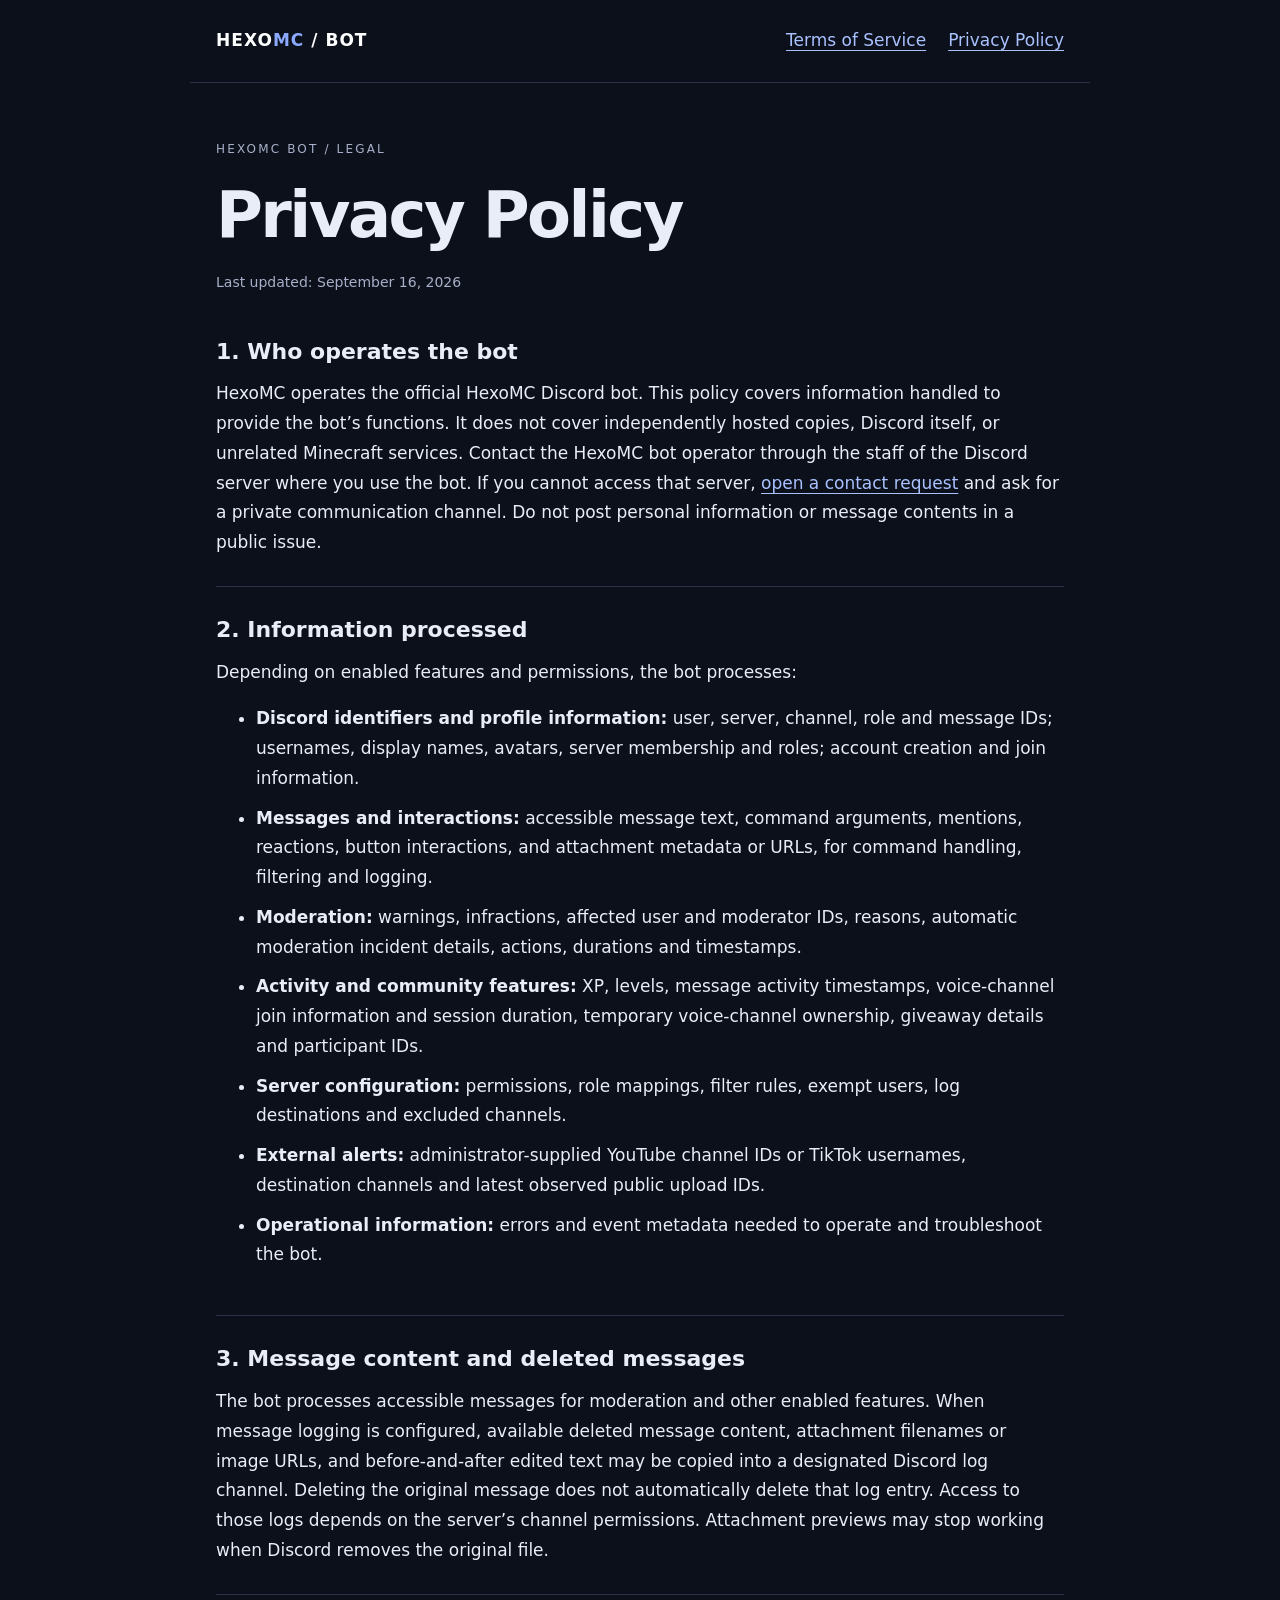
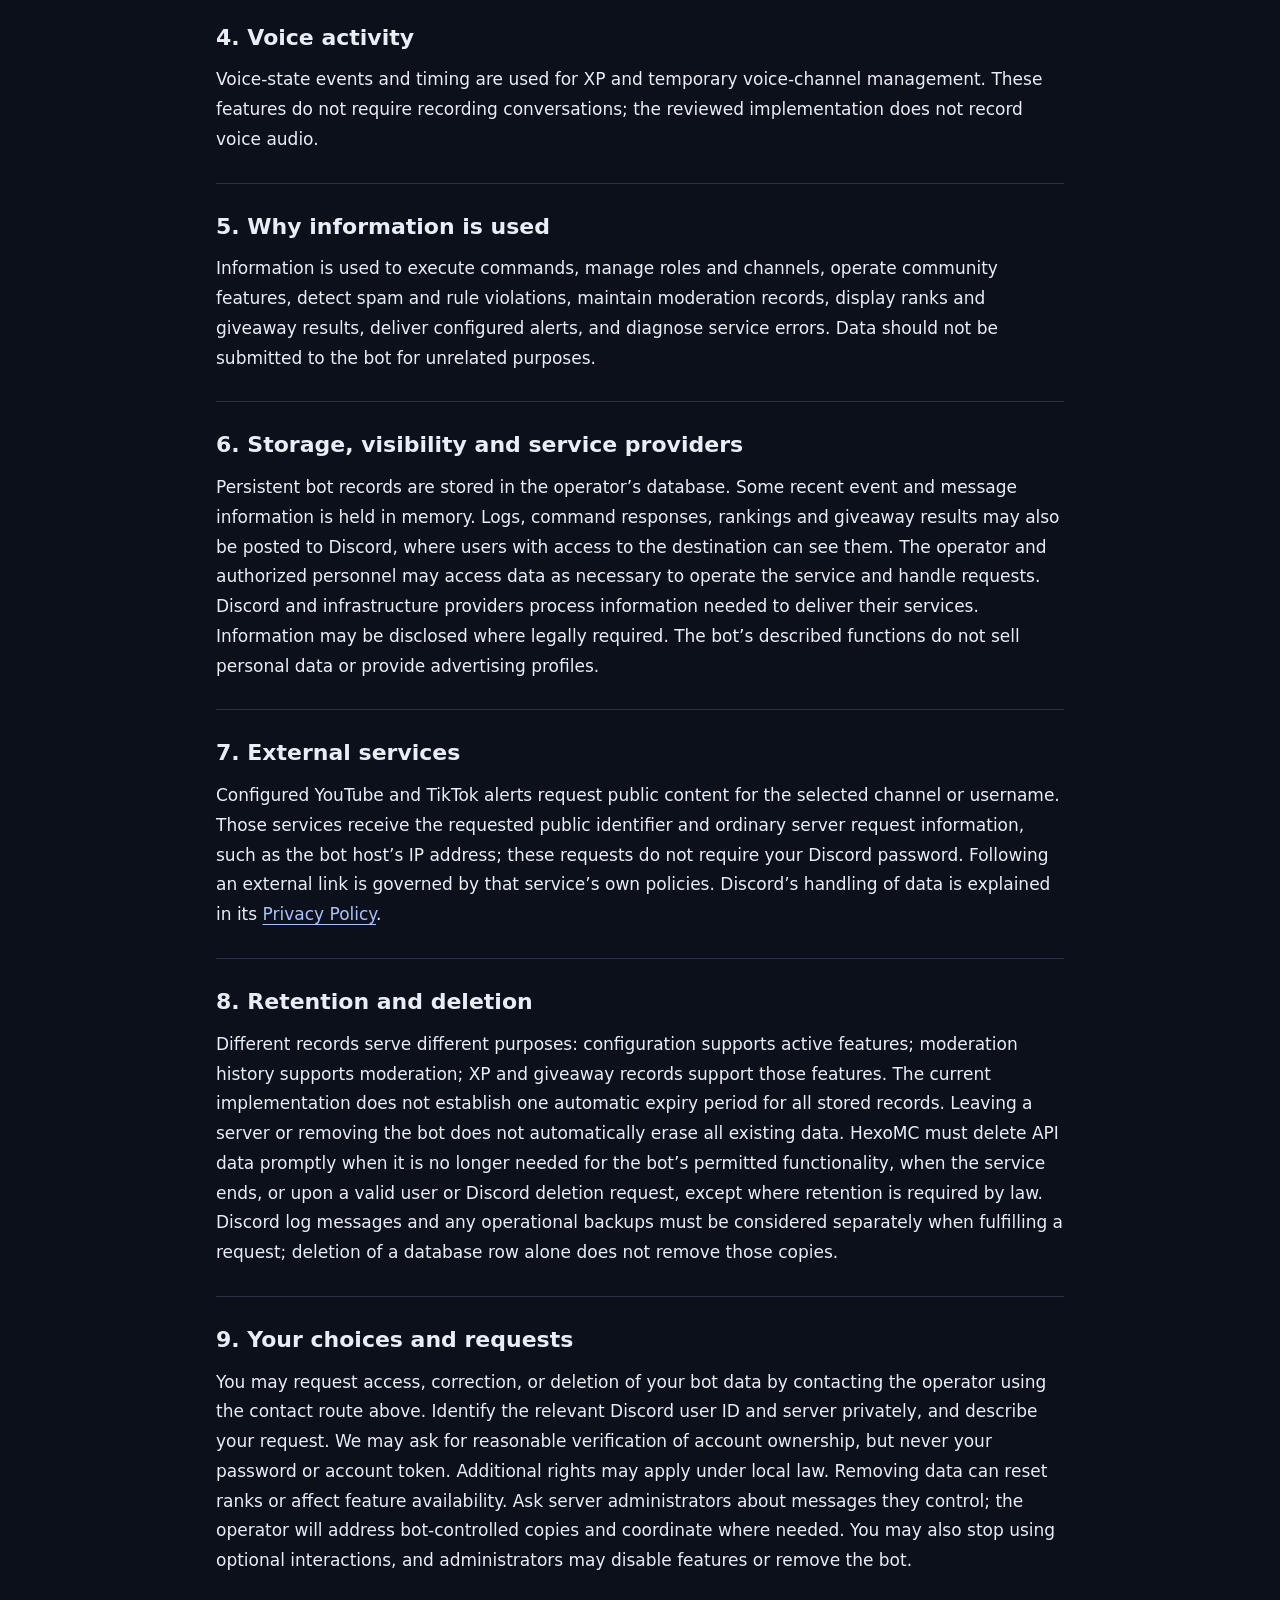
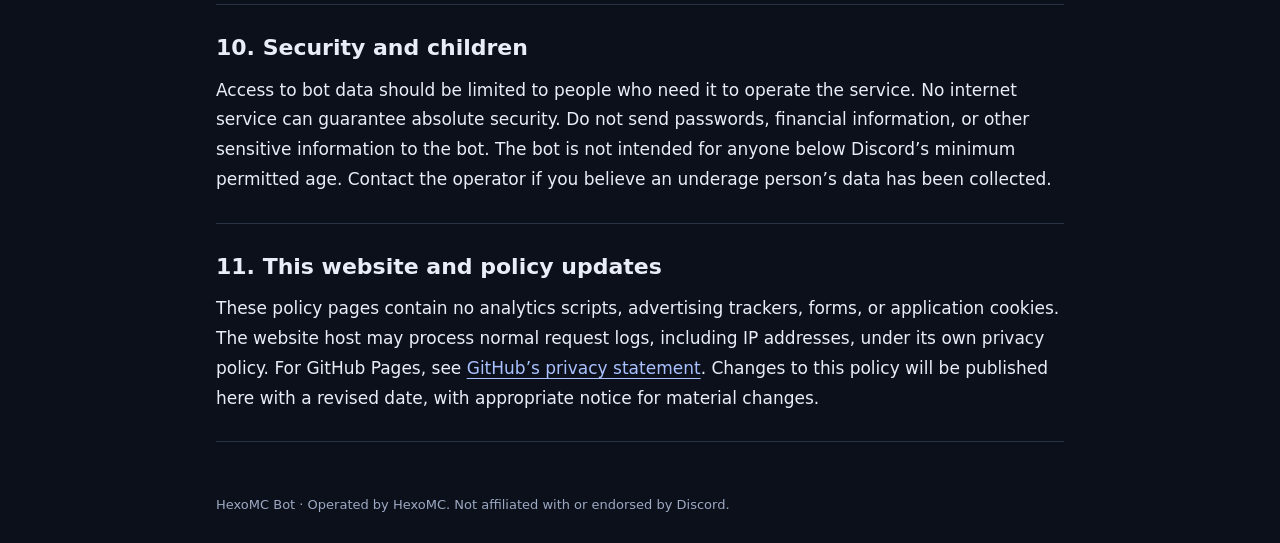
==== privacy-policy/index.html @ 5c7faa38 "add ToS and PP files" ====
<!doctype html>
<html lang="en">
  <head>
    <meta charset="utf-8">
    <meta name="viewport" content="width=device-width,initial-scale=1">
    <meta name="description" content="Privacy Policy for the HexoMC Discord bot.">
    <title>Privacy Policy · HexoMC Bot</title>
    <link rel="stylesheet" href="../styles.css">
    <link rel="icon" type="image/svg+xml" href="data:image/svg+xml,%3Csvg xmlns='http://www.w3.org/2000/svg' viewBox='0 0 32 32'%3E%3Crect width='32' height='32' rx='7' fill='%23141c2c'/%3E%3Cpath d='M9 8v16M23 8v16M9 16h14' stroke='%238baaff' stroke-width='4'/%3E%3C/svg%3E">
  </head>
  <body>
    <a class="skip" href="#main">Skip to content</a>
    <header>
      <a class="brand" href="../index.html">HEXO<span>MC</span> / BOT</a>
      <nav aria-label="Main navigation">
        <a href="../terms-of-service/index.html">Terms of Service</a><a href="./index.html">Privacy Policy</a>
      </nav>
    </header>
    <main id="main">
      <p class="eyebrow">
        HexoMC Bot / Legal
      </p>
      <h1>
        Privacy Policy
      </h1>
      <p class="date">
        Last updated: September 16, 2026
      </p>
      <section>
        <h2>
          1. Who operates the bot
        </h2>
        <div>
          HexoMC operates the official HexoMC Discord bot. This policy covers information handled to provide the bot’s functions. It does not cover independently hosted copies, Discord itself, or unrelated Minecraft services. Contact the HexoMC bot operator through the staff of the Discord server where you use the bot. If you cannot access that server, <a href="https://github.com/HexoMC/hexomc-bot-legal/issues/new">open a contact request</a> and ask for a private communication channel. Do not post personal information or message contents in a public issue.
        </div>
      </section>
      <section>
        <h2>
          2. Information processed
        </h2>
        <div>
          Depending on enabled features and permissions, the bot processes:
          <ul>
            <li>
              <strong>Discord identifiers and profile information:</strong> user, server, channel, role and message IDs; usernames, display names, avatars, server membership and roles; account creation and join information.
            </li>
            <li>
              <strong>Messages and interactions:</strong> accessible message text, command arguments, mentions, reactions, button interactions, and attachment metadata or URLs, for command handling, filtering and logging.
            </li>
            <li>
              <strong>Moderation:</strong> warnings, infractions, affected user and moderator IDs, reasons, automatic moderation incident details, actions, durations and timestamps.
            </li>
            <li>
              <strong>Activity and community features:</strong> XP, levels, message activity timestamps, voice-channel join information and session duration, temporary voice-channel ownership, giveaway details and participant IDs.
            </li>
            <li>
              <strong>Server configuration:</strong> permissions, role mappings, filter rules, exempt users, log destinations and excluded channels.
            </li>
            <li>
              <strong>External alerts:</strong> administrator-supplied YouTube channel IDs or TikTok usernames, destination channels and latest observed public upload IDs.
            </li>
            <li>
              <strong>Operational information:</strong> errors and event metadata needed to operate and troubleshoot the bot.
            </li>
          </ul>
        </div>
      </section>
      <section>
        <h2>
          3. Message content and deleted messages
        </h2>
        <div>
          The bot processes accessible messages for moderation and other enabled features. When message logging is configured, available deleted message content, attachment filenames or image URLs, and before-and-after edited text may be copied into a designated Discord log channel. Deleting the original message does not automatically delete that log entry. Access to those logs depends on the server’s channel permissions. Attachment previews may stop working when Discord removes the original file.
        </div>
      </section>
      <section>
        <h2>
          4. Voice activity
        </h2>
        <div>
          Voice-state events and timing are used for XP and temporary voice-channel management. These features do not require recording conversations; the reviewed implementation does not record voice audio.
        </div>
      </section>
      <section>
        <h2>
          5. Why information is used
        </h2>
        <div>
          Information is used to execute commands, manage roles and channels, operate community features, detect spam and rule violations, maintain moderation records, display ranks and giveaway results, deliver configured alerts, and diagnose service errors. Data should not be submitted to the bot for unrelated purposes.
        </div>
      </section>
      <section>
        <h2>
          6. Storage, visibility and service providers
        </h2>
        <div>
          Persistent bot records are stored in the operator’s database. Some recent event and message information is held in memory. Logs, command responses, rankings and giveaway results may also be posted to Discord, where users with access to the destination can see them. The operator and authorized personnel may access data as necessary to operate the service and handle requests. Discord and infrastructure providers process information needed to deliver their services. Information may be disclosed where legally required. The bot’s described functions do not sell personal data or provide advertising profiles.
        </div>
      </section>
      <section>
        <h2>
          7. External services
        </h2>
        <div>
          Configured YouTube and TikTok alerts request public content for the selected channel or username. Those services receive the requested public identifier and ordinary server request information, such as the bot host’s IP address; these requests do not require your Discord password. Following an external link is governed by that service’s own policies. Discord’s handling of data is explained in its <a href="https://discord.com/privacy">Privacy Policy</a>.
        </div>
      </section>
      <section>
        <h2>
          8. Retention and deletion
        </h2>
        <div>
          Different records serve different purposes: configuration supports active features; moderation history supports moderation; XP and giveaway records support those features. The current implementation does not establish one automatic expiry period for all stored records. Leaving a server or removing the bot does not automatically erase all existing data. HexoMC must delete API data promptly when it is no longer needed for the bot’s permitted functionality, when the service ends, or upon a valid user or Discord deletion request, except where retention is required by law. Discord log messages and any operational backups must be considered separately when fulfilling a request; deletion of a database row alone does not remove those copies.
        </div>
      </section>
      <section>
        <h2>
          9. Your choices and requests
        </h2>
        <div>
          You may request access, correction, or deletion of your bot data by contacting the operator using the contact route above. Identify the relevant Discord user ID and server privately, and describe your request. We may ask for reasonable verification of account ownership, but never your password or account token. Additional rights may apply under local law. Removing data can reset ranks or affect feature availability. Ask server administrators about messages they control; the operator will address bot-controlled copies and coordinate where needed. You may also stop using optional interactions, and administrators may disable features or remove the bot.
        </div>
      </section>
      <section>
        <h2>
          10. Security and children
        </h2>
        <div>
          Access to bot data should be limited to people who need it to operate the service. No internet service can guarantee absolute security. Do not send passwords, financial information, or other sensitive information to the bot. The bot is not intended for anyone below Discord’s minimum permitted age. Contact the operator if you believe an underage person’s data has been collected.
        </div>
      </section>
      <section>
        <h2>
          11. This website and policy updates
        </h2>
        <div>
          These policy pages contain no analytics scripts, advertising trackers, forms, or application cookies. The website host may process normal request logs, including IP addresses, under its own privacy policy. For GitHub Pages, see <a href="https://docs.github.com/en/site-policy/privacy-policies/github-general-privacy-statement">GitHub’s privacy statement</a>. Changes to this policy will be published here with a revised date, with appropriate notice for material changes.
        </div>
      </section>
    </main>
    <footer>
      HexoMC Bot · Operated by HexoMC. Not affiliated with or endorsed by Discord.
    </footer>
  </body>
</html>
---- styles.css ----
* {
  box-sizing: border-box;
}

body {
  margin: 0;
  background: #0c101b;
  color: #e9edf7;
  font: 17px/1.75 system-ui,-apple-system,Segoe UI,sans-serif;
}

a {
  color: #a9c1ff;
  text-underline-offset: 4px;
}

a:hover {
  color: white;
}

a:focus-visible {
  outline: 3px solid #b6c9ff;
  outline-offset: 5px;
}

header,main,footer {
  max-width: 900px;
  margin: auto;
  padding: 26px;
}

header {
  display: flex;
  align-items: center;
  justify-content: space-between;
  gap: 22px;
  border-bottom: 1px solid #293247;
}

nav {
  display: flex;
  gap: 22px;
  flex-wrap: wrap;
}

.brand {
  font-weight: 800;
  letter-spacing: .06em;
  color: white;
  text-decoration: none;
}

.brand span {
  color: #8baaff;
}

h1 {
  font-size: clamp(36px,7vw,64px);
  line-height: 1.1;
  letter-spacing: -.04em;
  margin: 20px 0;
}

h2 {
  font-size: 22px;
  line-height: 1.4;
  margin: 0 0 12px;
}

p {
  margin: 0 0 14px;
}

.eyebrow {
  color: #a7b0c8;
  text-transform: uppercase;
  font-size: 12px;
  letter-spacing: .18em;
  margin-top: 30px;
}

.date {
  color: #a7b0c8;
  font-size: 14px;
}

.intro {
  max-width: 620px;
  color: #c0c9dc;
}

section {
  padding: 28px 0;
  border-bottom: 1px solid #293247;
}

li {
  margin: 10px 0;
}

footer {
  color: #9ca9c2;
  font-size: 13px;
}

.cards {
  display: grid;
  grid-template-columns: 1fr 1fr;
  gap: 20px;
  margin: 40px 0;
}

.card {
  display: block;
  padding: 26px;
  border: 1px solid #36435e;
  border-radius: 16px;
  text-decoration: none;
  background: #141c2c;
}

.card p {
  color: #b5c0d7;
}

.card strong {
  font-size: 24px;
  color: white;
}

.skip {
  position: absolute;
  left: 20px;
  top: -100px;
}

.skip:focus {
  top: 10px;
  background: #0c101b;
}

@media(max-width:560px) {
  header {
    align-items: flex-start;
    flex-direction: column;
  }
  .cards {
    grid-template-columns: 1fr;
  }
  main {
    padding-top: 14px;
  }
}

@media print {
  body {
    background: white;
    color: black;
  }
  a {
    color: black;
  }
  header,footer {
    display: none;
  }
  section {
    break-inside: avoid;
  }
}
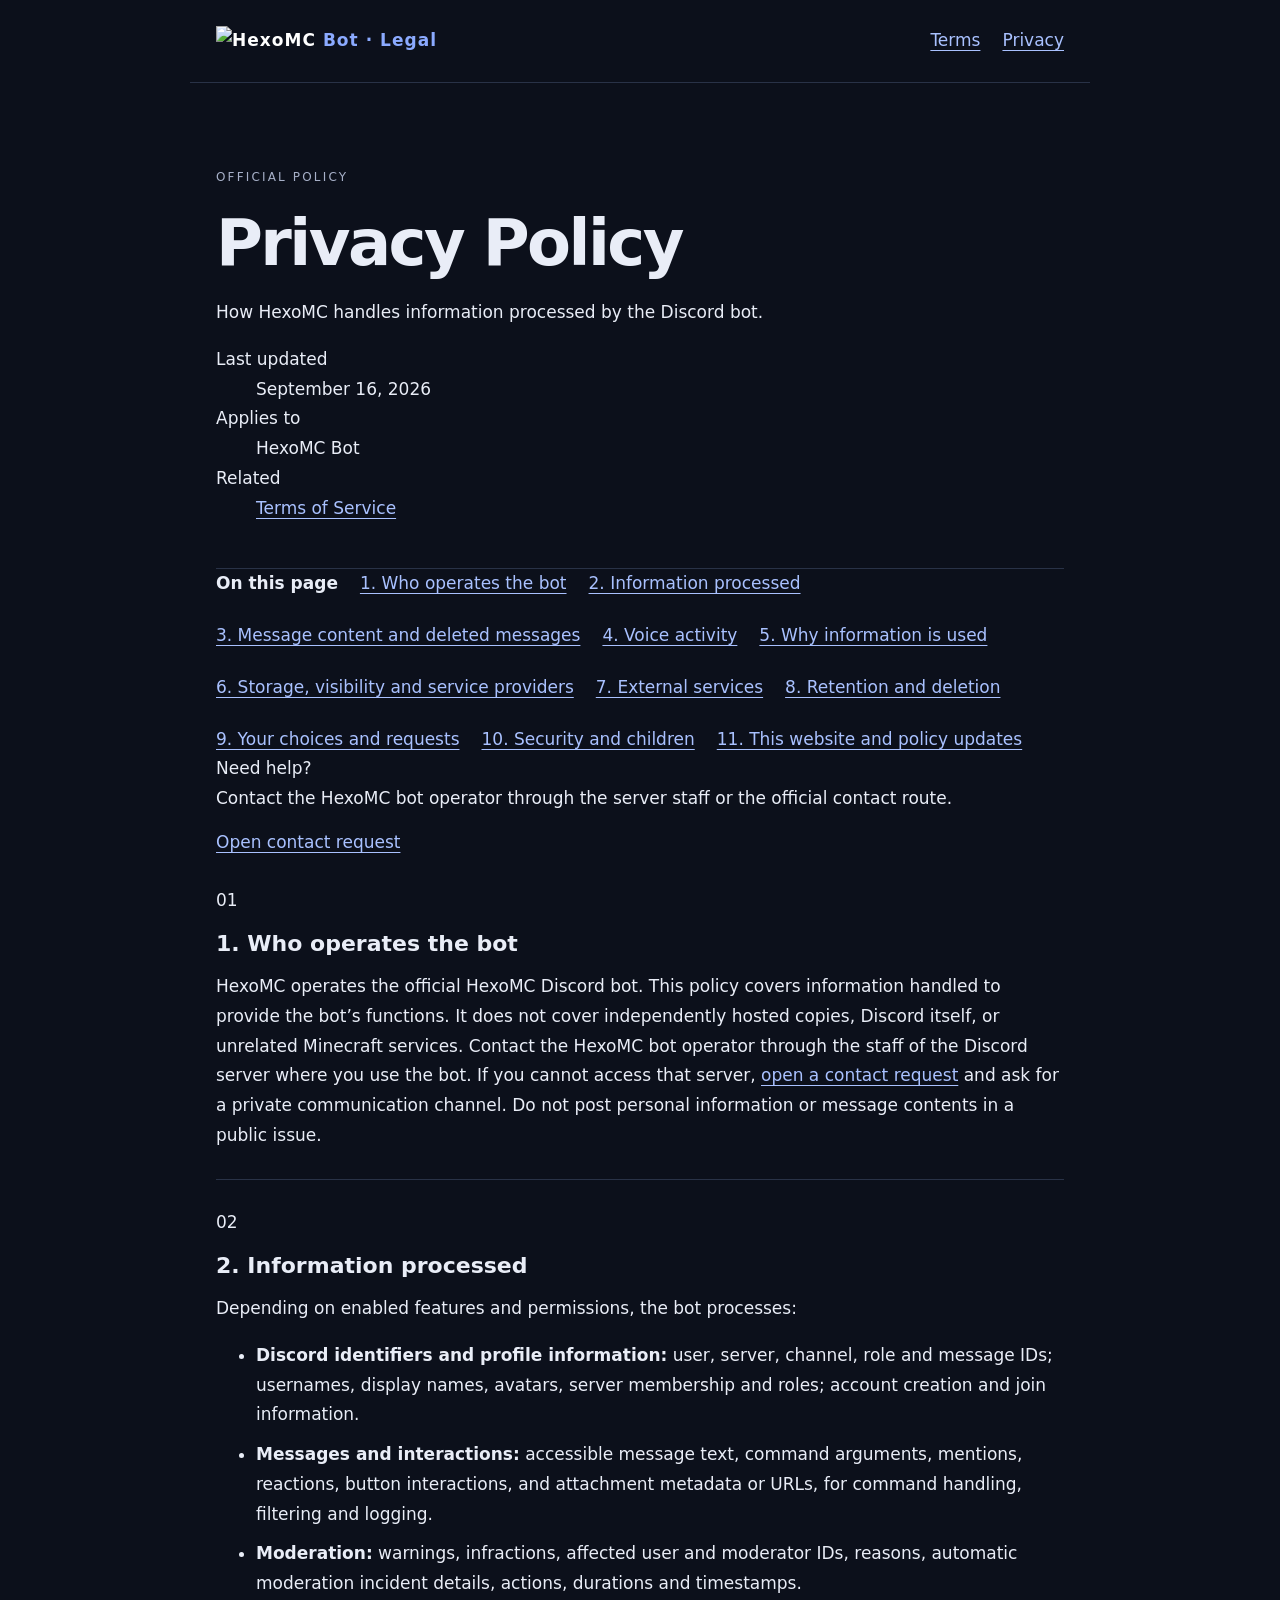
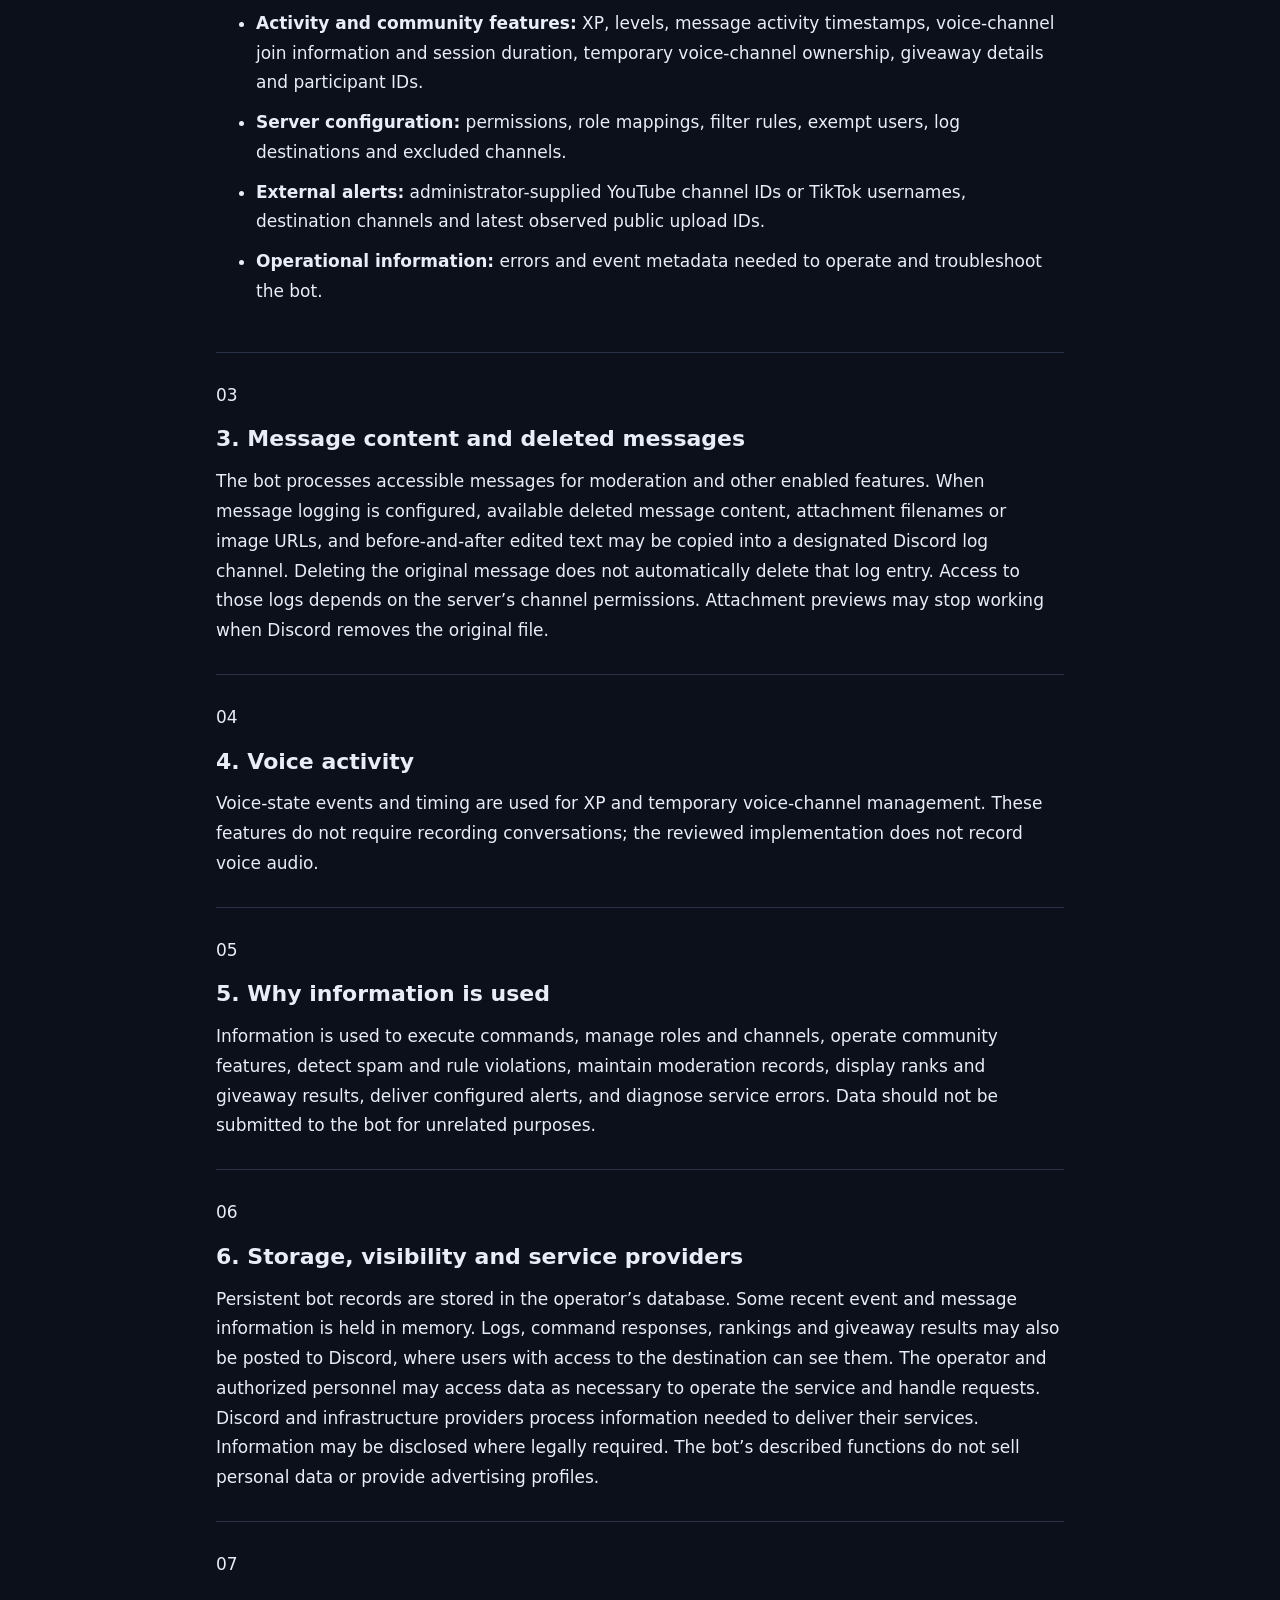
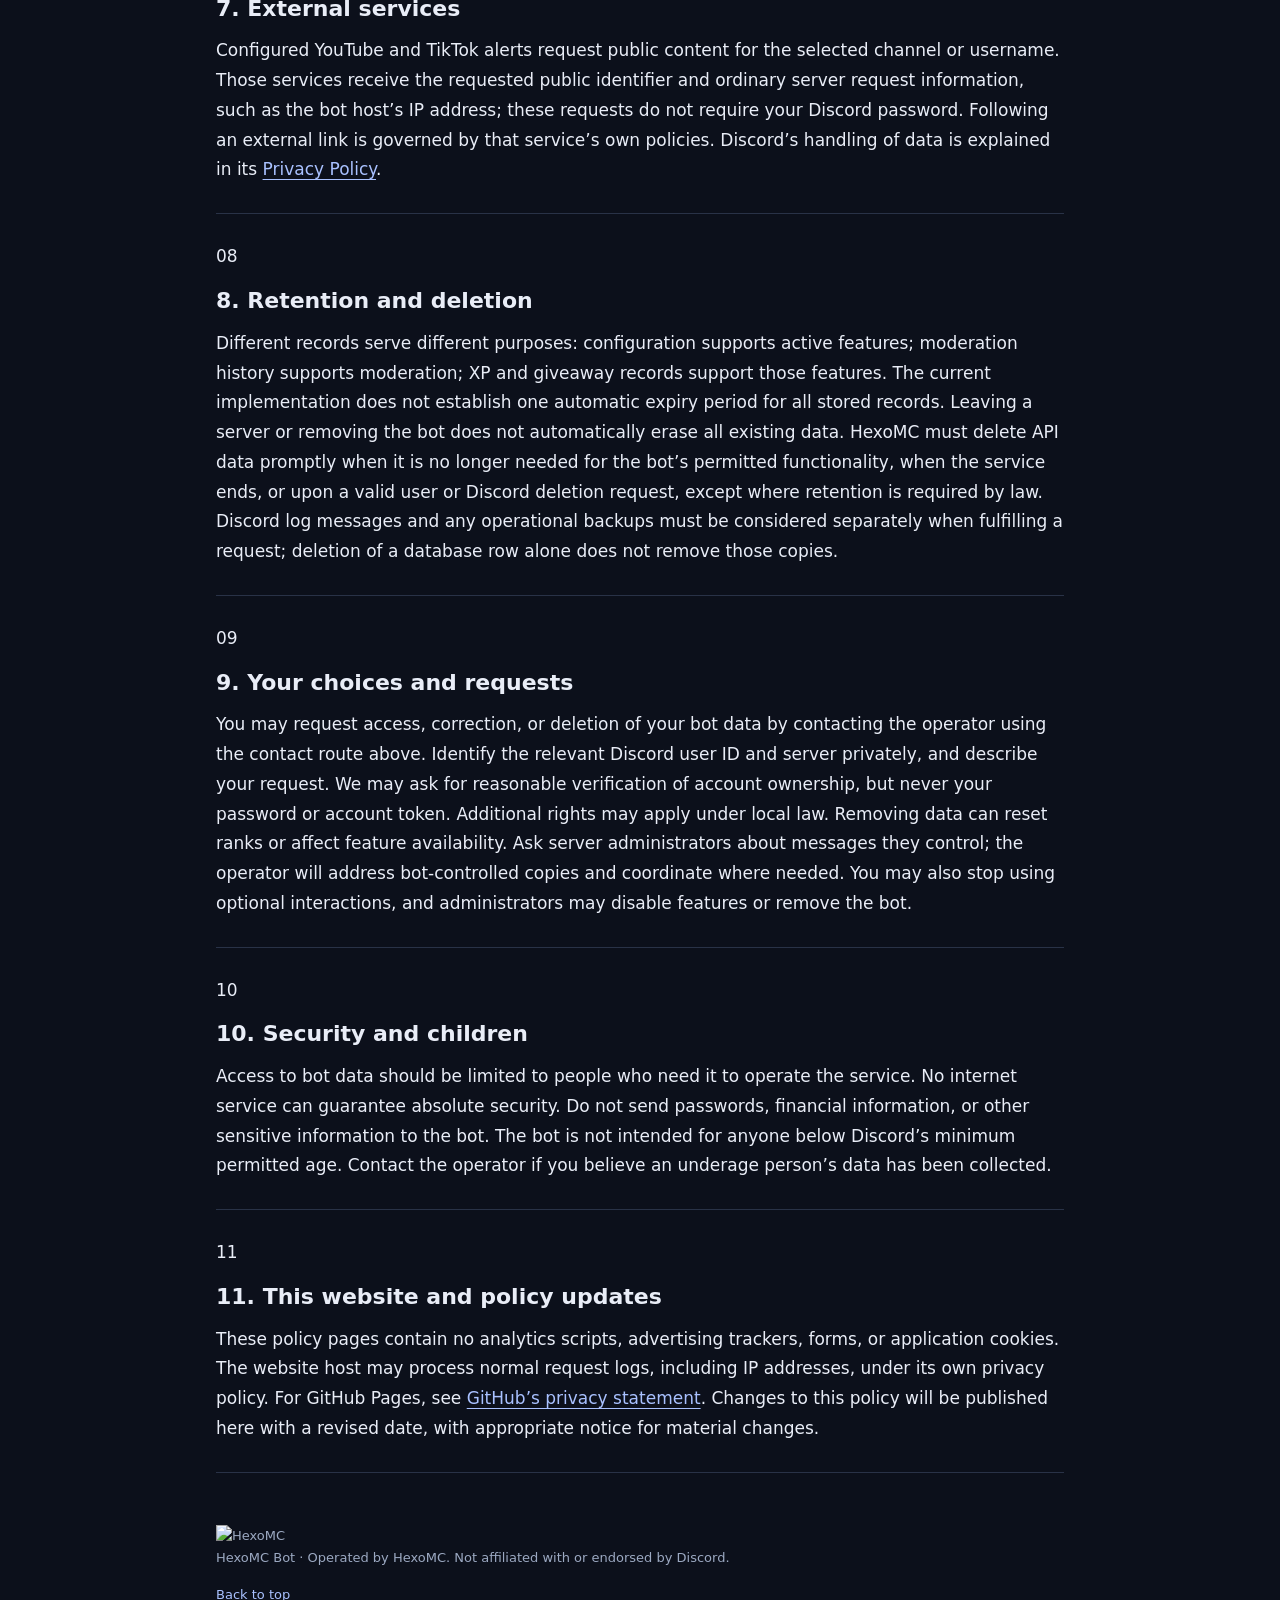
==== commit e7b66a74: "Revise privacy policy layout and content Updated the privacy policy HTML structure and content, incl" ====
--- a/privacy-policy/index.html
+++ b/privacy-policy/index.html
@@ -1,145 +1,117 @@
 <!doctype html>
 <html lang="en">
-  <head>
-    <meta charset="utf-8">
-    <meta name="viewport" content="width=device-width,initial-scale=1">
-    <meta name="description" content="Privacy Policy for the HexoMC Discord bot.">
-    <title>Privacy Policy · HexoMC Bot</title>
-    <link rel="stylesheet" href="../styles.css">
-    <link rel="icon" type="image/svg+xml" href="data:image/svg+xml,%3Csvg xmlns='http://www.w3.org/2000/svg' viewBox='0 0 32 32'%3E%3Crect width='32' height='32' rx='7' fill='%23141c2c'/%3E%3Cpath d='M9 8v16M23 8v16M9 16h14' stroke='%238baaff' stroke-width='4'/%3E%3C/svg%3E">
-  </head>
-  <body>
-    <a class="skip" href="#main">Skip to content</a>
-    <header>
-      <a class="brand" href="../index.html">HEXO<span>MC</span> / BOT</a>
-      <nav aria-label="Main navigation">
-        <a href="../terms-of-service/index.html">Terms of Service</a><a href="./index.html">Privacy Policy</a>
-      </nav>
-    </header>
-    <main id="main">
-      <p class="eyebrow">
-        HexoMC Bot / Legal
-      </p>
-      <h1>
-        Privacy Policy
-      </h1>
-      <p class="date">
-        Last updated: September 16, 2026
-      </p>
-      <section>
-        <h2>
-          1. Who operates the bot
-        </h2>
-        <div>
-          HexoMC operates the official HexoMC Discord bot. This policy covers information handled to provide the bot’s functions. It does not cover independently hosted copies, Discord itself, or unrelated Minecraft services. Contact the HexoMC bot operator through the staff of the Discord server where you use the bot. If you cannot access that server, <a href="https://github.com/HexoMC/hexomc-bot-legal/issues/new">open a contact request</a> and ask for a private communication channel. Do not post personal information or message contents in a public issue.
+<head>
+  <meta charset="utf-8">
+  <meta name="viewport" content="width=device-width, initial-scale=1">
+  <meta name="description" content="Privacy Policy for the HexoMC Discord bot.">
+  <meta name="theme-color" content="#080d14">
+  <link rel="icon" type="image/png" href="../assets/hexomc-icon.png">
+  <link rel="stylesheet" href="../styles.css">
+  <title>Privacy Policy | HexoMC Bot</title>
+</head>
+<body>
+  <a class="skip" href="#main">Skip to content</a>
+  <header class="site-header">
+    <a class="brand" href="../ToS-&-PP/" aria-label="HexoMC Bot legal home">
+      <img src="../assets/hexomc-title.png" alt="HexoMC">
+      <span>Bot · Legal</span>
+    </a>
+    <nav class="header-nav" aria-label="Legal navigation">
+      <a href="../terms-of-service/" >Terms</a>
+      <a href="../privacy-policy/" aria-current="page">Privacy</a>
+    </nav>
+  </header>
+
+  <main id="main">
+    <section class="policy-heading" aria-labelledby="policy-title">
+      <div class="heading-copy">
+        <p class="eyebrow">Official policy</p>
+        <h1 id="policy-title">Privacy Policy</h1>
+        <p class="summary">How HexoMC handles information processed by the Discord bot.</p>
+      </div>
+      <dl class="policy-meta">
+        <div><dt>Last updated</dt><dd>September 16, 2026</dd></div>
+        <div><dt>Applies to</dt><dd>HexoMC Bot</dd></div>
+        <div><dt>Related</dt><dd><a href="../terms-of-service/">Terms of Service</a></dd></div>
+      </dl>
+    </section>
+
+    <div class="policy-layout">
+      <aside class="sidebar">
+        <nav class="contents" aria-label="Policy sections">
+          <strong>On this page</strong>
+          <a href="#1-who-operates-the-bot">1. Who operates the bot</a><a href="#2-information-processed">2. Information processed</a><a href="#3-message-content-and-deleted-messages">3. Message content and deleted messages</a><a href="#4-voice-activity">4. Voice activity</a><a href="#5-why-information-is-used">5. Why information is used</a><a href="#6-storage-visibility-and-service-providers">6. Storage, visibility and service providers</a><a href="#7-external-services">7. External services</a><a href="#8-retention-and-deletion">8. Retention and deletion</a><a href="#9-your-choices-and-requests">9. Your choices and requests</a><a href="#10-security-and-children">10. Security and children</a><a href="#11-this-website-and-policy-updates">11. This website and policy updates</a>
+        </nav>
+        <div class="sidebar-support">
+          <span>Need help?</span>
+          <p>Contact the HexoMC bot operator through the server staff or the official contact route.</p>
+          <a href="https://github.com/HexoMC/hexomc-bot-legal/issues/new" target="_blank" rel="noreferrer">Open contact request</a>
         </div>
-      </section>
-      <section>
-        <h2>
-          2. Information processed
-        </h2>
-        <div>
-          Depending on enabled features and permissions, the bot processes:
-          <ul>
-            <li>
-              <strong>Discord identifiers and profile information:</strong> user, server, channel, role and message IDs; usernames, display names, avatars, server membership and roles; account creation and join information.
-            </li>
-            <li>
-              <strong>Messages and interactions:</strong> accessible message text, command arguments, mentions, reactions, button interactions, and attachment metadata or URLs, for command handling, filtering and logging.
-            </li>
-            <li>
-              <strong>Moderation:</strong> warnings, infractions, affected user and moderator IDs, reasons, automatic moderation incident details, actions, durations and timestamps.
-            </li>
-            <li>
-              <strong>Activity and community features:</strong> XP, levels, message activity timestamps, voice-channel join information and session duration, temporary voice-channel ownership, giveaway details and participant IDs.
-            </li>
-            <li>
-              <strong>Server configuration:</strong> permissions, role mappings, filter rules, exempt users, log destinations and excluded channels.
-            </li>
-            <li>
-              <strong>External alerts:</strong> administrator-supplied YouTube channel IDs or TikTok usernames, destination channels and latest observed public upload IDs.
-            </li>
-            <li>
-              <strong>Operational information:</strong> errors and event metadata needed to operate and troubleshoot the bot.
-            </li>
-          </ul>
-        </div>
-      </section>
-      <section>
-        <h2>
-          3. Message content and deleted messages
-        </h2>
-        <div>
-          The bot processes accessible messages for moderation and other enabled features. When message logging is configured, available deleted message content, attachment filenames or image URLs, and before-and-after edited text may be copied into a designated Discord log channel. Deleting the original message does not automatically delete that log entry. Access to those logs depends on the server’s channel permissions. Attachment previews may stop working when Discord removes the original file.
-        </div>
-      </section>
-      <section>
-        <h2>
-          4. Voice activity
-        </h2>
-        <div>
-          Voice-state events and timing are used for XP and temporary voice-channel management. These features do not require recording conversations; the reviewed implementation does not record voice audio.
-        </div>
-      </section>
-      <section>
-        <h2>
-          5. Why information is used
-        </h2>
-        <div>
-          Information is used to execute commands, manage roles and channels, operate community features, detect spam and rule violations, maintain moderation records, display ranks and giveaway results, deliver configured alerts, and diagnose service errors. Data should not be submitted to the bot for unrelated purposes.
-        </div>
-      </section>
-      <section>
-        <h2>
-          6. Storage, visibility and service providers
-        </h2>
-        <div>
-          Persistent bot records are stored in the operator’s database. Some recent event and message information is held in memory. Logs, command responses, rankings and giveaway results may also be posted to Discord, where users with access to the destination can see them. The operator and authorized personnel may access data as necessary to operate the service and handle requests. Discord and infrastructure providers process information needed to deliver their services. Information may be disclosed where legally required. The bot’s described functions do not sell personal data or provide advertising profiles.
-        </div>
-      </section>
-      <section>
-        <h2>
-          7. External services
-        </h2>
-        <div>
-          Configured YouTube and TikTok alerts request public content for the selected channel or username. Those services receive the requested public identifier and ordinary server request information, such as the bot host’s IP address; these requests do not require your Discord password. Following an external link is governed by that service’s own policies. Discord’s handling of data is explained in its <a href="https://discord.com/privacy">Privacy Policy</a>.
-        </div>
-      </section>
-      <section>
-        <h2>
-          8. Retention and deletion
-        </h2>
-        <div>
-          Different records serve different purposes: configuration supports active features; moderation history supports moderation; XP and giveaway records support those features. The current implementation does not establish one automatic expiry period for all stored records. Leaving a server or removing the bot does not automatically erase all existing data. HexoMC must delete API data promptly when it is no longer needed for the bot’s permitted functionality, when the service ends, or upon a valid user or Discord deletion request, except where retention is required by law. Discord log messages and any operational backups must be considered separately when fulfilling a request; deletion of a database row alone does not remove those copies.
-        </div>
-      </section>
-      <section>
-        <h2>
-          9. Your choices and requests
-        </h2>
-        <div>
-          You may request access, correction, or deletion of your bot data by contacting the operator using the contact route above. Identify the relevant Discord user ID and server privately, and describe your request. We may ask for reasonable verification of account ownership, but never your password or account token. Additional rights may apply under local law. Removing data can reset ranks or affect feature availability. Ask server administrators about messages they control; the operator will address bot-controlled copies and coordinate where needed. You may also stop using optional interactions, and administrators may disable features or remove the bot.
-        </div>
-      </section>
-      <section>
-        <h2>
-          10. Security and children
-        </h2>
-        <div>
-          Access to bot data should be limited to people who need it to operate the service. No internet service can guarantee absolute security. Do not send passwords, financial information, or other sensitive information to the bot. The bot is not intended for anyone below Discord’s minimum permitted age. Contact the operator if you believe an underage person’s data has been collected.
-        </div>
-      </section>
-      <section>
-        <h2>
-          11. This website and policy updates
-        </h2>
-        <div>
-          These policy pages contain no analytics scripts, advertising trackers, forms, or application cookies. The website host may process normal request logs, including IP addresses, under its own privacy policy. For GitHub Pages, see <a href="https://docs.github.com/en/site-policy/privacy-policies/github-general-privacy-statement">GitHub’s privacy statement</a>. Changes to this policy will be published here with a revised date, with appropriate notice for material changes.
-        </div>
-      </section>
-    </main>
-    <footer>
-      HexoMC Bot · Operated by HexoMC. Not affiliated with or endorsed by Discord.
-    </footer>
-  </body>
-</html>
+      </aside>
+      <article class="policy">
+        <section id="1-who-operates-the-bot">
+          <p class="section-number">01</p>
+          <h2>1. Who operates the bot</h2>
+          <div>HexoMC operates the official HexoMC Discord bot. This policy covers information handled to provide the bot’s functions. It does not cover independently hosted copies, Discord itself, or unrelated Minecraft services. Contact the HexoMC bot operator through the staff of the Discord server where you use the bot. If you cannot access that server, <a href="https://github.com/HexoMC/hexomc-bot-legal/issues/new">open a contact request</a> and ask for a private communication channel. Do not post personal information or message contents in a public issue.</div>
+        </section>
+        <section id="2-information-processed">
+          <p class="section-number">02</p>
+          <h2>2. Information processed</h2>
+          <div>Depending on enabled features and permissions, the bot processes: <ul> <li> <strong>Discord identifiers and profile information:</strong> user, server, channel, role and message IDs; usernames, display names, avatars, server membership and roles; account creation and join information. </li> <li> <strong>Messages and interactions:</strong> accessible message text, command arguments, mentions, reactions, button interactions, and attachment metadata or URLs, for command handling, filtering and logging. </li> <li> <strong>Moderation:</strong> warnings, infractions, affected user and moderator IDs, reasons, automatic moderation incident details, actions, durations and timestamps. </li> <li> <strong>Activity and community features:</strong> XP, levels, message activity timestamps, voice-channel join information and session duration, temporary voice-channel ownership, giveaway details and participant IDs. </li> <li> <strong>Server configuration:</strong> permissions, role mappings, filter rules, exempt users, log destinations and excluded channels. </li> <li> <strong>External alerts:</strong> administrator-supplied YouTube channel IDs or TikTok usernames, destination channels and latest observed public upload IDs. </li> <li> <strong>Operational information:</strong> errors and event metadata needed to operate and troubleshoot the bot. </li> </ul></div>
+        </section>
+        <section id="3-message-content-and-deleted-messages">
+          <p class="section-number">03</p>
+          <h2>3. Message content and deleted messages</h2>
+          <div>The bot processes accessible messages for moderation and other enabled features. When message logging is configured, available deleted message content, attachment filenames or image URLs, and before-and-after edited text may be copied into a designated Discord log channel. Deleting the original message does not automatically delete that log entry. Access to those logs depends on the server’s channel permissions. Attachment previews may stop working when Discord removes the original file.</div>
+        </section>
+        <section id="4-voice-activity">
+          <p class="section-number">04</p>
+          <h2>4. Voice activity</h2>
+          <div>Voice-state events and timing are used for XP and temporary voice-channel management. These features do not require recording conversations; the reviewed implementation does not record voice audio.</div>
+        </section>
+        <section id="5-why-information-is-used">
+          <p class="section-number">05</p>
+          <h2>5. Why information is used</h2>
+          <div>Information is used to execute commands, manage roles and channels, operate community features, detect spam and rule violations, maintain moderation records, display ranks and giveaway results, deliver configured alerts, and diagnose service errors. Data should not be submitted to the bot for unrelated purposes.</div>
+        </section>
+        <section id="6-storage-visibility-and-service-providers">
+          <p class="section-number">06</p>
+          <h2>6. Storage, visibility and service providers</h2>
+          <div>Persistent bot records are stored in the operator’s database. Some recent event and message information is held in memory. Logs, command responses, rankings and giveaway results may also be posted to Discord, where users with access to the destination can see them. The operator and authorized personnel may access data as necessary to operate the service and handle requests. Discord and infrastructure providers process information needed to deliver their services. Information may be disclosed where legally required. The bot’s described functions do not sell personal data or provide advertising profiles.</div>
+        </section>
+        <section id="7-external-services">
+          <p class="section-number">07</p>
+          <h2>7. External services</h2>
+          <div>Configured YouTube and TikTok alerts request public content for the selected channel or username. Those services receive the requested public identifier and ordinary server request information, such as the bot host’s IP address; these requests do not require your Discord password. Following an external link is governed by that service’s own policies. Discord’s handling of data is explained in its <a href="https://discord.com/privacy">Privacy Policy</a>.</div>
+        </section>
+        <section id="8-retention-and-deletion">
+          <p class="section-number">08</p>
+          <h2>8. Retention and deletion</h2>
+          <div>Different records serve different purposes: configuration supports active features; moderation history supports moderation; XP and giveaway records support those features. The current implementation does not establish one automatic expiry period for all stored records. Leaving a server or removing the bot does not automatically erase all existing data. HexoMC must delete API data promptly when it is no longer needed for the bot’s permitted functionality, when the service ends, or upon a valid user or Discord deletion request, except where retention is required by law. Discord log messages and any operational backups must be considered separately when fulfilling a request; deletion of a database row alone does not remove those copies.</div>
+        </section>
+        <section id="9-your-choices-and-requests">
+          <p class="section-number">09</p>
+          <h2>9. Your choices and requests</h2>
+          <div>You may request access, correction, or deletion of your bot data by contacting the operator using the contact route above. Identify the relevant Discord user ID and server privately, and describe your request. We may ask for reasonable verification of account ownership, but never your password or account token. Additional rights may apply under local law. Removing data can reset ranks or affect feature availability. Ask server administrators about messages they control; the operator will address bot-controlled copies and coordinate where needed. You may also stop using optional interactions, and administrators may disable features or remove the bot.</div>
+        </section>
+        <section id="10-security-and-children">
+          <p class="section-number">10</p>
+          <h2>10. Security and children</h2>
+          <div>Access to bot data should be limited to people who need it to operate the service. No internet service can guarantee absolute security. Do not send passwords, financial information, or other sensitive information to the bot. The bot is not intended for anyone below Discord’s minimum permitted age. Contact the operator if you believe an underage person’s data has been collected.</div>
+        </section>
+        <section id="11-this-website-and-policy-updates">
+          <p class="section-number">11</p>
+          <h2>11. This website and policy updates</h2>
+          <div>These policy pages contain no analytics scripts, advertising trackers, forms, or application cookies. The website host may process normal request logs, including IP addresses, under its own privacy policy. For GitHub Pages, see <a href="https://docs.github.com/en/site-policy/privacy-policies/github-general-privacy-statement">GitHub’s privacy statement</a>. Changes to this policy will be published here with a revised date, with appropriate notice for material changes.</div>
+        </section>
+      </article>
+    </div>
+  </main>
+
+  <footer>
+    <img src="../assets/hexomc-title.png" alt="HexoMC">
+    <p>HexoMC Bot · Operated by HexoMC. Not affiliated with or endorsed by Discord.</p>
+    <a href="#main">Back to top</a>
+  </footer>
+</body>
+  </html>
--- a/styles.css
+++ b/styles.css
@@ -49,7 +49,6 @@
   color: white;
   text-decoration: none;
 }
-
 .brand span {
   color: #8baaff;
 }
@@ -117,8 +116,12 @@
   border-radius: 16px;
   text-decoration: none;
   background: #141c2c;
+  transition: 0.3s ease all;
 }
-
+.card:hover {
+  transform: translateY(8px);
+    border:2px solid #263458;
+}
 .card p {
   color: #b5c0d7;
 }
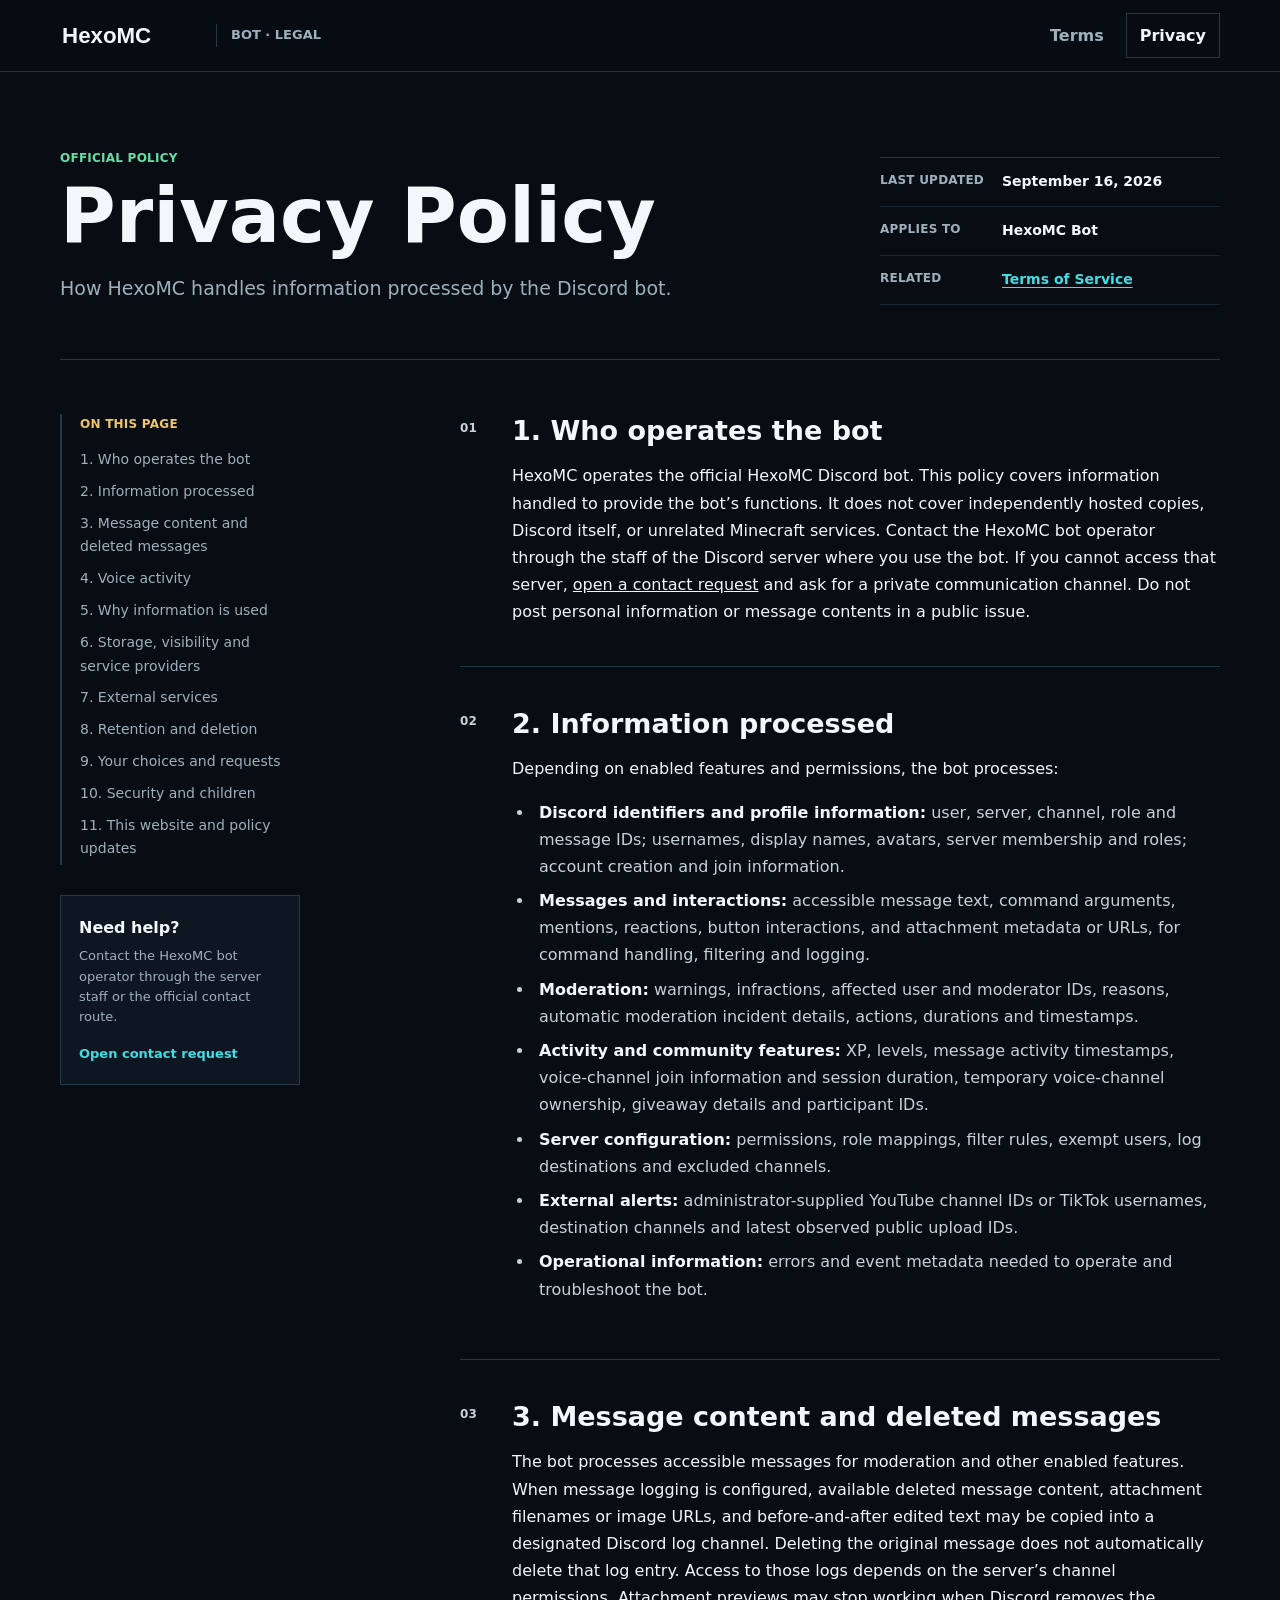
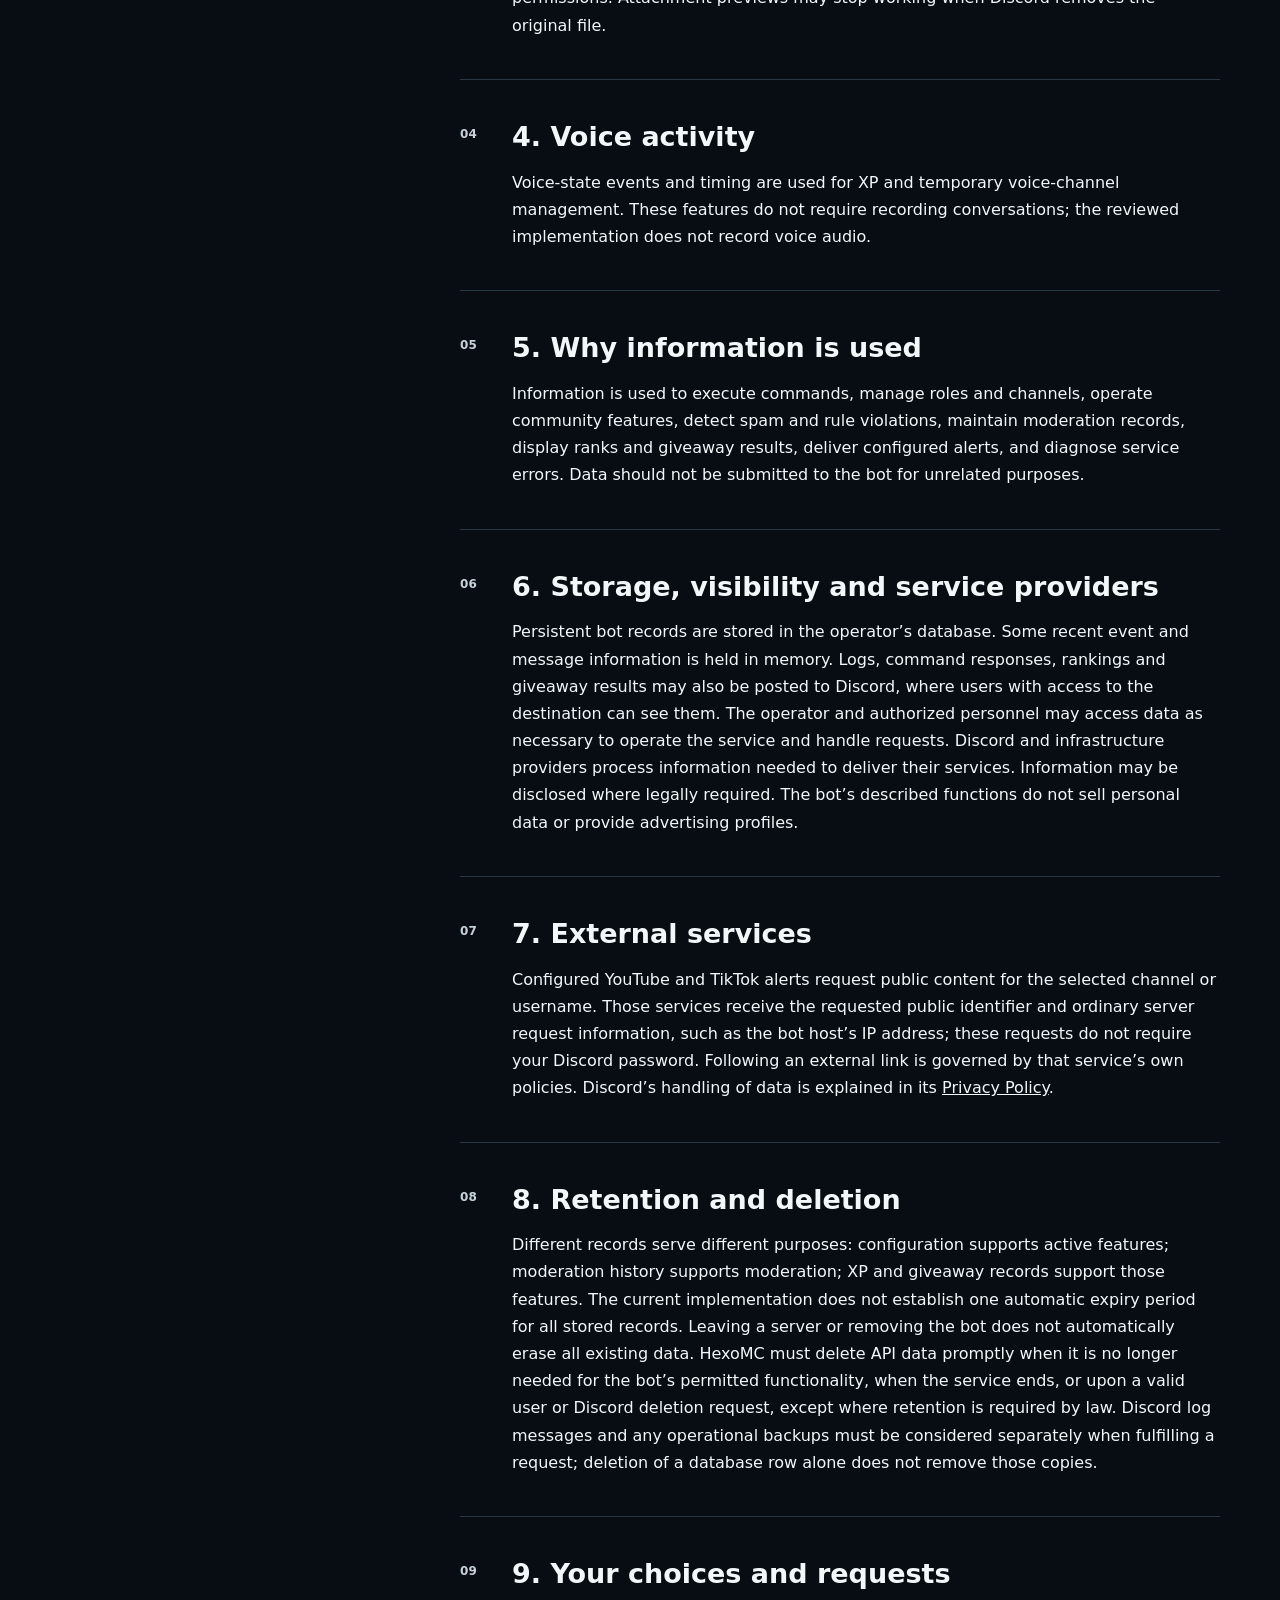
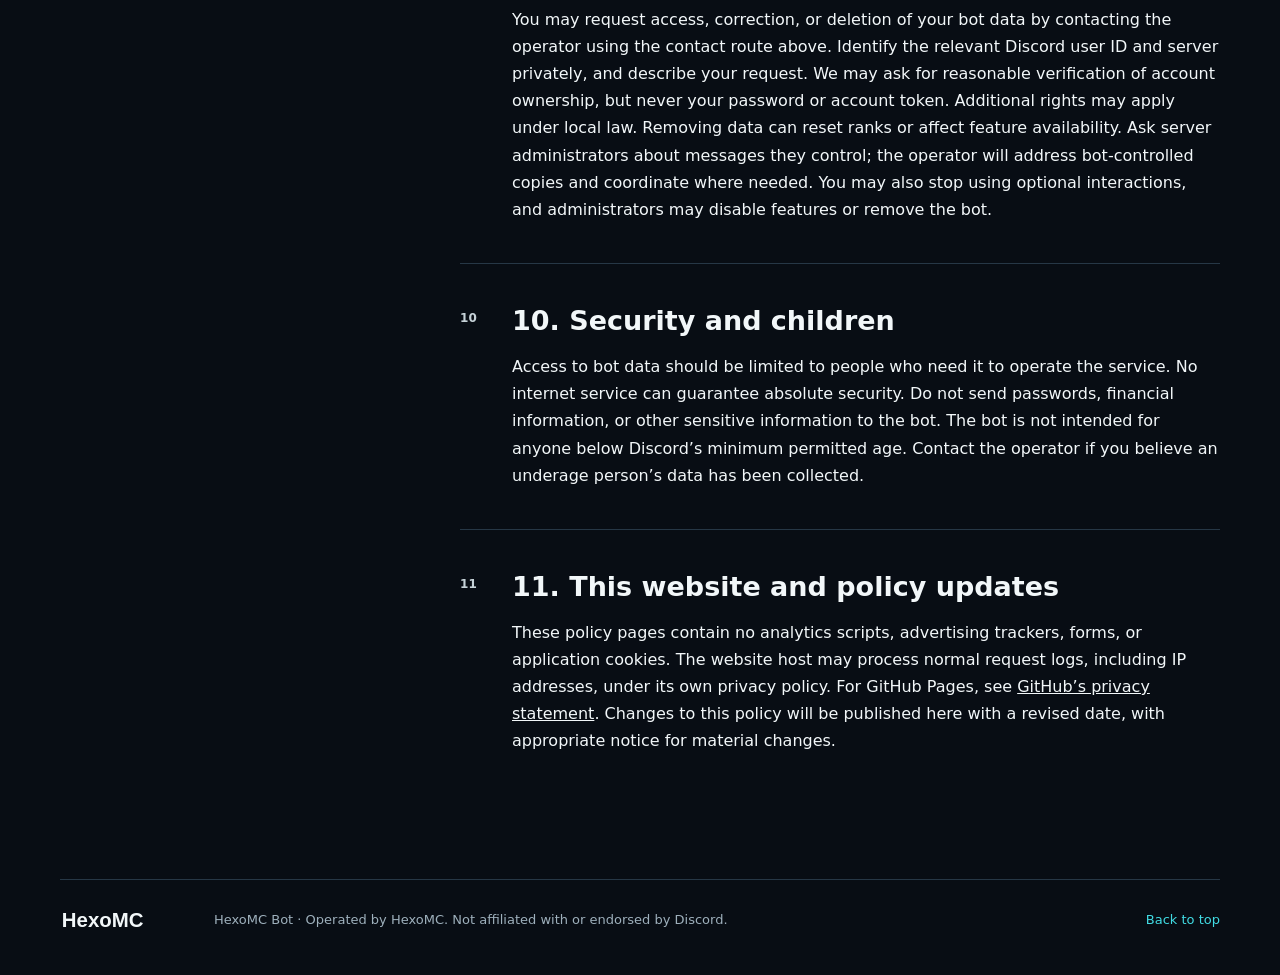
==== commit cf3aa6ee: "Use local HexoMC title asset" ====
--- a/privacy-policy/index.html
+++ b/privacy-policy/index.html
@@ -13,7 +13,7 @@
   <a class="skip" href="#main">Skip to content</a>
   <header class="site-header">
     <a class="brand" href="../ToS-&-PP/" aria-label="HexoMC Bot legal home">
-      <img src="../assets/hexomc-title.png" alt="HexoMC">
+      <img src="../assets/hexomc-title.svg" alt="HexoMC">
       <span>Bot · Legal</span>
     </a>
     <nav class="header-nav" aria-label="Legal navigation">
@@ -109,7 +109,7 @@
   </main>
 
   <footer>
-    <img src="../assets/hexomc-title.png" alt="HexoMC">
+    <img src="../assets/hexomc-title.svg" alt="HexoMC">
     <p>HexoMC Bot · Operated by HexoMC. Not affiliated with or endorsed by Discord.</p>
     <a href="#main">Back to top</a>
   </footer>
--- a/styles.css
+++ b/styles.css
@@ -1,172 +1,187 @@
-* {
-  box-sizing: border-box;
+ :root {
+  color-scheme: dark;
+  --bg: #080d14;
+  --surface: #0e1721;
+  --surface-strong: #121e2b;
+  --line: #263746;
+  --line-soft: #182632;
+  --text: #f2f7f9;
+  --muted: #9eb0bc;
+  --body: #c6d2d8;
+  --cyan: #41dce4;
+  --green: #65dfa6;
+  --gold: #efc665;
+  --content: 1160px;
 }
-
+* { box-sizing: border-box; }
+html { scroll-behavior: smooth; scroll-padding-top: 96px; }
 body {
   margin: 0;
-  background: #0c101b;
-  color: #e9edf7;
-  font: 17px/1.75 system-ui,-apple-system,Segoe UI,sans-serif;
+  min-width: 280px;
+  background: var(--bg);
+  color: var(--text);
+  font-family: Inter, ui-sans-serif, system-ui, -apple-system, BlinkMacSystemFont, "Segoe UI", sans-serif;
+  font-size: 16px;
+  line-height: 1.7;
 }
+a { color: inherit; }
+.site-header {
+  position: sticky; top: 0; z-index: 10;
+  display: flex; align-items: center; justify-content: space-between;
+  min-height: 72px;
+  padding: 12px max(24px, calc((100vw - var(--content)) / 2));
+  border-bottom: 1px solid rgba(38,55,70,.88);
+  background: rgba(8,13,20,.95);
+  backdrop-filter: blur(16px);
+}
+.brand { display:flex; align-items:center; gap:14px; text-decoration:none; }
+.brand img { display:block; width:142px; height:auto; }
+.brand span {
+  padding-left:14px; border-left:1px solid var(--line);
+  color:var(--muted); font-size:13px; font-weight:700; text-transform:uppercase;
+}
+.header-nav { display:flex; gap:8px; align-items:center; flex-wrap:wrap; }
+.header-nav a, .header-action, .primary-action, .sidebar-support a {
+  font-weight:700; text-decoration:none;
+}
+.header-nav a, .header-action {
+  padding:8px 13px; border:1px solid transparent; color:var(--muted);
+}
+.header-nav a:hover, .header-nav a[aria-current="page"], .header-action:hover {
+  border-color:var(--line); color:var(--text);
+}
+.header-action { border-color:var(--line); color:var(--text); }
+.header-action:hover { border-color:var(--cyan); color:var(--cyan); }
 
-a {
-  color: #a9c1ff;
-  text-underline-offset: 4px;
+main, footer { width:min(calc(100% - 40px), var(--content)); margin:0 auto; }
+.policy-heading, .legal-heading {
+  display:grid; grid-template-columns:minmax(0,1fr) 340px;
+  gap:72px; align-items:end; padding:76px 0 54px;
+  border-bottom:1px solid var(--line);
 }
+.legal-heading { grid-template-columns:minmax(0,1fr) 280px; }
+.eyebrow, .section-number, .policy-meta dt, .contents strong {
+  font-size:12px; font-weight:800; text-transform:uppercase; letter-spacing:.02em;
+}
+.eyebrow { margin:0 0 10px; color:var(--green); }
+h1,h2,p { margin-top:0; }
+h1 { margin-bottom:18px; font-size:clamp(44px,7vw,76px); line-height:1; letter-spacing:0; }
+.summary, .intro { max-width:700px; margin-bottom:0; color:var(--muted); font-size:19px; }
+.policy-meta { margin:0; border-top:1px solid var(--line); }
+.policy-meta div {
+  display:grid; grid-template-columns:108px minmax(0,1fr); gap:14px;
+  padding:12px 0; border-bottom:1px solid var(--line-soft);
+}
+.policy-meta dt { color:var(--muted); }
+.policy-meta dd { min-width:0; margin:0; color:var(--text); font-size:14px; font-weight:650; overflow-wrap:anywhere; }
+.policy-meta a { color:var(--cyan); text-decoration-thickness:1px; text-underline-offset:3px; }
 
-a:hover {
-  color: white;
+.policy-layout {
+  display:grid; grid-template-columns:240px minmax(0,760px);
+  gap:88px; justify-content:space-between; padding:54px 0 84px;
 }
+.sidebar { position:sticky; top:104px; align-self:start; }
+.contents { padding-left:18px; border-left:2px solid var(--line); }
+.contents strong,.contents a { display:block; }
+.contents strong { margin-bottom:10px; color:var(--gold); }
+.contents a { padding:4px 0; color:var(--muted); font-size:14px; text-decoration:none; }
+.contents a:hover { color:var(--cyan); }
+.sidebar-support { margin-top:30px; padding:18px; border:1px solid var(--line); background:var(--surface); }
+.sidebar-support span { color:var(--text); font-weight:750; }
+.sidebar-support p { margin:5px 0 12px; color:var(--muted); font-size:13px; line-height:1.55; }
+.sidebar-support a { color:var(--cyan); font-size:13px; }
 
-a:focus-visible {
-  outline: 3px solid #b6c9ff;
-  outline-offset: 5px;
+.important-note { margin-bottom:44px; padding:20px 22px; border-left:3px solid var(--green); background:var(--surface-strong); }
+.important-note strong { color:var(--green); }
+.important-note p { margin:5px 0 0; color:var(--body); }
+.policy section {
+  position:relative; scroll-margin-top:100px;
+  padding:0 0 40px 52px; margin:0 0 40px; border-bottom:1px solid var(--line);
 }
+.policy section:last-child { margin-bottom:0; border-bottom:0; }
+.section-number { position:absolute; top:4px; left:0; color:var(--cyan); }
+h2 { margin-bottom:15px; font-size:27px; line-height:1.25; letter-spacing:0; }
+.policy p,.policy li { color:var(--body); }
+.policy ul { padding-left:22px; }
+.policy li { padding-left:5px; margin-bottom:7px; }
+.policy strong { color:var(--text); }
+code {
+  padding:2px 6px; border:1px solid var(--line); background:#080d13;
+  color:var(--gold); font-family:"Cascadia Code",Consolas,monospace;
+}
+.primary-action {
+  display:inline-flex; align-items:center; gap:12px; margin-top:8px;
+  padding:11px 15px; border:1px solid var(--cyan); background:#10272f; color:var(--text);
+}
+.primary-action:hover { background:#15353e; color:var(--cyan); }
+.primary-action span { color:var(--cyan); font-size:18px; }
 
-header,main,footer {
-  max-width: 900px;
-  margin: auto;
-  padding: 26px;
+.legal-cards {
+  display:grid; grid-template-columns:repeat(2,minmax(0,1fr)); gap:14px;
+  margin:46px 0 84px;
 }
-
-header {
-  display: flex;
-  align-items: center;
-  justify-content: space-between;
-  gap: 22px;
-  border-bottom: 1px solid #293247;
+.legal-card {
+  display:block; padding:24px; border:1px solid var(--line); background:var(--surface);
+  text-decoration:none; transition:border-color .2s ease, background .2s ease, transform .2s ease;
 }
-
-nav {
-  display: flex;
-  gap: 22px;
-  flex-wrap: wrap;
-}
-
-.brand {
-  font-weight: 800;
-  letter-spacing: .06em;
-  color: white;
-  text-decoration: none;
-}
-.brand span {
-  color: #8baaff;
-}
-
-h1 {
-  font-size: clamp(36px,7vw,64px);
-  line-height: 1.1;
-  letter-spacing: -.04em;
-  margin: 20px 0;
-}
-
-h2 {
-  font-size: 22px;
-  line-height: 1.4;
-  margin: 0 0 12px;
-}
-
-p {
-  margin: 0 0 14px;
-}
-
-.eyebrow {
-  color: #a7b0c8;
-  text-transform: uppercase;
-  font-size: 12px;
-  letter-spacing: .18em;
-  margin-top: 30px;
-}
-
-.date {
-  color: #a7b0c8;
-  font-size: 14px;
-}
-
-.intro {
-  max-width: 620px;
-  color: #c0c9dc;
-}
-
-section {
-  padding: 28px 0;
-  border-bottom: 1px solid #293247;
-}
-
-li {
-  margin: 10px 0;
-}
+.legal-card:hover { border-color:var(--cyan); background:var(--surface-strong); transform:translateY(-3px); }
+.legal-card .card-number { display:block; margin-bottom:12px; color:var(--cyan); font-size:12px; font-weight:800; letter-spacing:.08em; }
+.legal-card strong { display:block; margin-bottom:7px; color:var(--text); font-size:22px; }
+.legal-card p { margin:0; color:var(--muted); font-size:14px; line-height:1.6; }
 
 footer {
-  color: #9ca9c2;
-  font-size: 13px;
+  display:grid; grid-template-columns:130px 1fr auto; gap:24px; align-items:center;
+  padding:26px 0 40px; border-top:1px solid var(--line); color:var(--muted); font-size:13px;
 }
+footer img { display:block; width:130px; height:auto; }
+footer p { margin:0; }
+footer a { color:var(--cyan); text-decoration:none; }
+.skip {
+  position:absolute; left:16px; top:-100px; padding:8px 12px;
+  background:var(--surface-strong); color:var(--text); border:1px solid var(--line); z-index:20;
+}
+.skip:focus { top:10px; }
 
-.cards {
-  display: grid;
-  grid-template-columns: 1fr 1fr;
-  gap: 20px;
-  margin: 40px 0;
+@media (max-width:840px) {
+  .policy-heading,.legal-heading { grid-template-columns:1fr; gap:36px; padding-top:56px; }
+  .policy-meta { max-width:520px; }
+  .policy-layout { display:block; padding-top:34px; }
+  .sidebar { position:static; margin-bottom:44px; }
+  .contents {
+    display:flex; gap:8px; overflow-x:auto; padding:0 0 12px;
+    border-left:0; border-bottom:1px solid var(--line); scrollbar-width:thin;
+  }
+  .contents strong { display:none; }
+  .contents a { flex:0 0 auto; padding:7px 10px; border:1px solid var(--line); }
+  .sidebar-support { display:grid; grid-template-columns:auto 1fr auto; gap:14px; align-items:center; margin-top:16px; }
+  .sidebar-support p { margin:0; }
+  .legal-cards { margin-bottom:60px; }
 }
-
-.card {
-  display: block;
-  padding: 26px;
-  border: 1px solid #36435e;
-  border-radius: 16px;
-  text-decoration: none;
-  background: #141c2c;
-  transition: 0.3s ease all;
+@media (max-width:560px) {
+  .site-header { min-height:64px; padding:10px 16px; }
+  .brand img { width:112px; }
+  .brand span { display:none; }
+  .header-nav { width:100%; }
+  .header-nav a { padding:6px 8px; font-size:12px; }
+  .header-action { padding:7px 9px; font-size:12px; }
+  main,footer { width:min(calc(100% - 30px),var(--content)); }
+  h1 { font-size:42px; }
+  .summary,.intro { font-size:17px; }
+  .policy-meta div { grid-template-columns:94px minmax(0,1fr); }
+  .sidebar-support { display:block; }
+  .sidebar-support p { margin:5px 0 12px; }
+  .important-note { padding:17px; }
+  .policy section { padding-left:0; padding-top:30px; }
+  .section-number { top:0; }
+  .legal-cards { grid-template-columns:1fr; }
+  footer { grid-template-columns:1fr auto; }
+  footer img { width:112px; }
+  footer p { display:none; }
 }
-.card:hover {
-  transform: translateY(8px);
-    border:2px solid #263458;
-}
-.card p {
-  color: #b5c0d7;
-}
-
-.card strong {
-  font-size: 24px;
-  color: white;
-}
-
-.skip {
-  position: absolute;
-  left: 20px;
-  top: -100px;
-}
-
-.skip:focus {
-  top: 10px;
-  background: #0c101b;
-}
-
-@media(max-width:560px) {
-  header {
-    align-items: flex-start;
-    flex-direction: column;
+@media (prefers-reduced-motion:reduce) { html { scroll-behavior:auto; } }
+@media print {
+  body { background:white; color:black; }
+  .site-header,footer,.sidebar { display:none; }
+  main { width:100%; }
+  .policy section { break-inside:avoid; }
   }
-  .cards {
-    grid-template-columns: 1fr;
-  }
-  main {
-    padding-top: 14px;
-  }
-}
-
-@media print {
-  body {
-    background: white;
-    color: black;
-  }
-  a {
-    color: black;
-  }
-  header,footer {
-    display: none;
-  }
-  section {
-    break-inside: avoid;
-  }
-}
